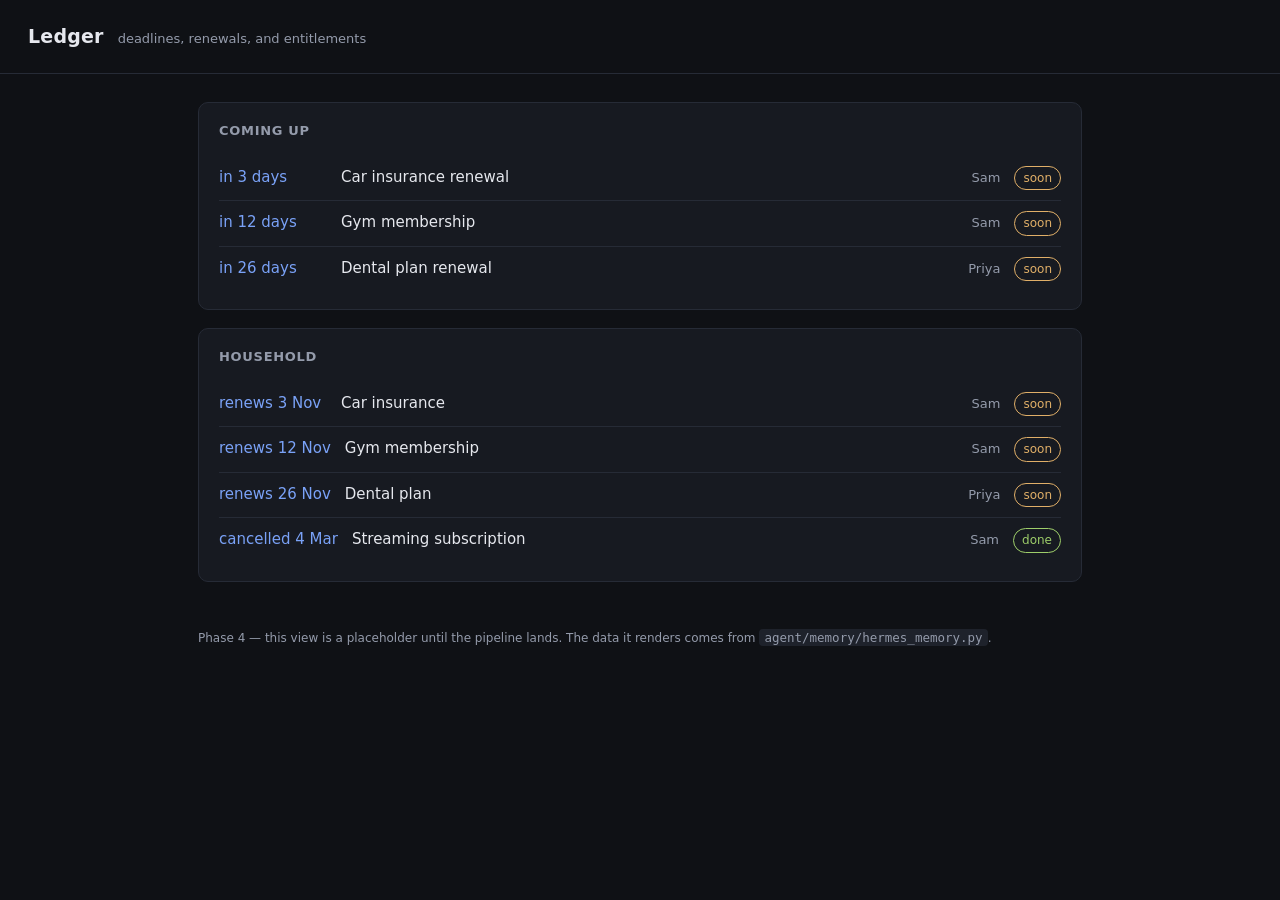
==== interface/web/index.html @ 18fe29ca "Phase 0: repo scaffold, OpenShell sandbox config, and corpus tooling Establishes the project skeleto" ====
<!doctype html>
<html lang="en">
  <head>
    <meta charset="utf-8" />
    <meta name="viewport" content="width=device-width, initial-scale=1" />
    <title>Ledger</title>
    <style>
      :root {
        --bg: #0f1115;
        --panel: #171a21;
        --line: #262b36;
        --text: #e6e8ee;
        --muted: #949bab;
        --accent: #7aa2f7;
        --warn: #e0af68;
        --ok: #9ece6a;
        --bad: #f7768e;
      }
      * { box-sizing: border-box; }
      body {
        margin: 0;
        background: var(--bg);
        color: var(--text);
        font: 15px/1.55 ui-sans-serif, system-ui, -apple-system, "Segoe UI", sans-serif;
      }
      header {
        padding: 22px 28px;
        border-bottom: 1px solid var(--line);
        display: flex;
        align-items: baseline;
        gap: 14px;
      }
      h1 { font-size: 19px; margin: 0; letter-spacing: 0.2px; }
      header span { color: var(--muted); font-size: 13px; }
      main { max-width: 940px; margin: 0 auto; padding: 28px; }
      .panel {
        background: var(--panel);
        border: 1px solid var(--line);
        border-radius: 10px;
        padding: 18px 20px;
        margin-bottom: 18px;
      }
      .panel h2 {
        font-size: 13px;
        text-transform: uppercase;
        letter-spacing: 0.7px;
        color: var(--muted);
        margin: 0 0 14px;
        font-weight: 600;
      }
      ul { list-style: none; margin: 0; padding: 0; }
      li {
        display: flex;
        gap: 14px;
        align-items: baseline;
        padding: 10px 0;
        border-top: 1px solid var(--line);
      }
      li:first-child { border-top: 0; }
      .when { font-variant-numeric: tabular-nums; color: var(--accent); min-width: 108px; }
      .what { flex: 1; }
      .who { color: var(--muted); font-size: 13px; }
      .state {
        font-size: 12px;
        padding: 2px 8px;
        border-radius: 999px;
        border: 1px solid var(--line);
        color: var(--muted);
        white-space: nowrap;
      }
      .state.soon { color: var(--warn); border-color: var(--warn); }
      .state.due { color: var(--bad); border-color: var(--bad); }
      .state.done { color: var(--ok); border-color: var(--ok); }
      .empty { color: var(--muted); font-style: italic; }
      footer { color: var(--muted); font-size: 12px; padding: 0 28px 40px; max-width: 940px; margin: 0 auto; }
      code {
        background: #1e222b;
        padding: 1px 5px;
        border-radius: 4px;
        font-size: 12.5px;
      }
    </style>
  </head>
  <body>
    <header>
      <h1>Ledger</h1>
      <span>deadlines, renewals, and entitlements</span>
    </header>
    <main>
      <section class="panel">
        <h2>Coming up</h2>
        <ul id="due"><li class="empty">Nothing due.</li></ul>
      </section>

      <section class="panel">
        <h2>Household</h2>
        <ul id="items"><li class="empty">Nothing tracked yet.</li></ul>
      </section>
    </main>
    <footer>
      Phase 4 — this view is a placeholder until the pipeline lands.
      The data it renders comes from <code>agent/memory/hermes_memory.py</code>.
    </footer>
    <script src="app.js"></script>
  </body>
</html>
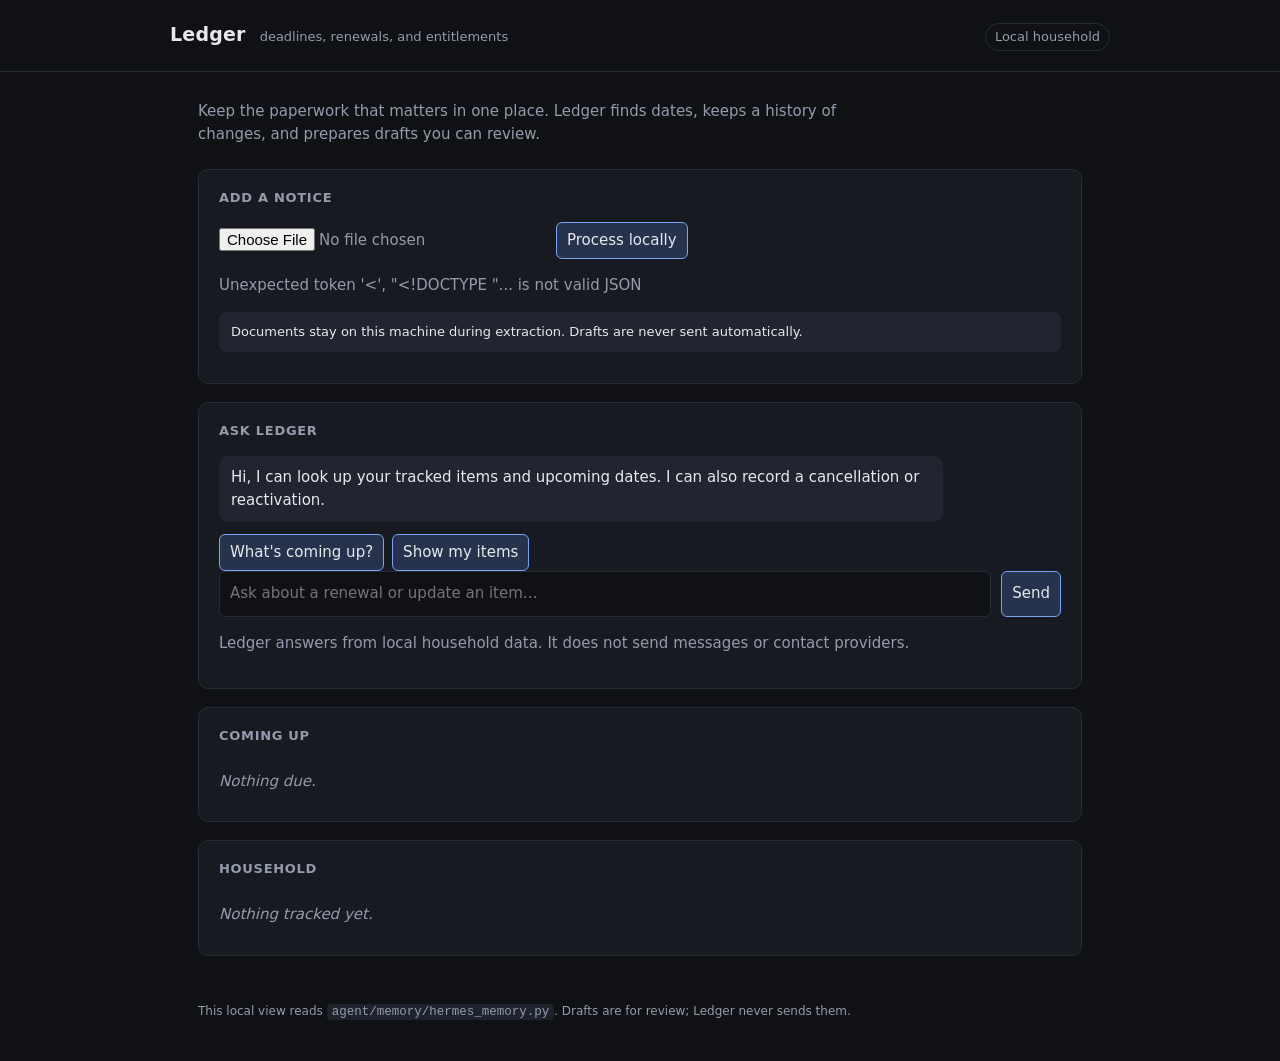
==== commit 8c262e4e: "feat(phase4): package a loopback demo, feedback and cross-review" ====
--- a/interface/web/index.html
+++ b/interface/web/index.html
@@ -15,6 +15,7 @@
         --warn: #e0af68;
         --ok: #9ece6a;
         --bad: #f7768e;
+        --surface: #202530;
       }
       * { box-sizing: border-box; }
       body {
@@ -23,8 +24,11 @@
         color: var(--text);
         font: 15px/1.55 ui-sans-serif, system-ui, -apple-system, "Segoe UI", sans-serif;
       }
+      a { color: var(--accent); }
+      button:focus-visible, input:focus-visible { outline: 2px solid var(--accent); outline-offset: 3px; }
+      button:disabled { opacity: .6; cursor: wait; }
       header {
-        padding: 22px 28px;
+        padding: 20px max(22px, calc((100vw - 940px) / 2));
         border-bottom: 1px solid var(--line);
         display: flex;
         align-items: baseline;
@@ -33,6 +37,10 @@
       h1 { font-size: 19px; margin: 0; letter-spacing: 0.2px; }
       header span { color: var(--muted); font-size: 13px; }
       main { max-width: 940px; margin: 0 auto; padding: 28px; }
+      .intro { color: var(--muted); max-width: 680px; margin: 0 0 22px; }
+      .section-heading { display: flex; align-items: center; justify-content: space-between; gap: 12px; }
+      .count { color: var(--muted); font-size: 12px; font-variant-numeric: tabular-nums; }
+      .mode { margin-left: auto; border: 1px solid var(--line); border-radius: 999px; padding: 3px 9px; }
       .panel {
         background: var(--panel);
         border: 1px solid var(--line);
@@ -72,7 +80,32 @@
       .state.due { color: var(--bad); border-color: var(--bad); }
       .state.done { color: var(--ok); border-color: var(--ok); }
       .empty { color: var(--muted); font-style: italic; }
+      button, input[type="file"] { font: inherit; }
+      button { background: #27334d; color: var(--text); border: 1px solid var(--accent); border-radius: 6px; padding: 6px 10px; cursor: pointer; }
+      .upload { display: flex; gap: 12px; align-items: center; flex-wrap: wrap; }
+      input[type="file"] { max-width: 100%; color: var(--muted); }
+      .privacy-note { background: var(--surface); border-radius: 8px; padding: 10px 12px; font-size: 13px; }
+      .chat-log { display: grid; gap: 10px; max-height: 360px; overflow-y: auto; margin: 12px 0; }
+      .chat-message { max-width: 86%; padding: 10px 12px; border-radius: 10px; white-space: pre-wrap; overflow-wrap: anywhere; }
+      .chat-message.assistant { background: var(--surface); justify-self: start; }
+      .chat-message.user { background: #27334d; justify-self: end; }
+      .chat-form { display: flex; gap: 10px; }
+      .chat-form input { flex: 1; min-width: 0; background: var(--bg); color: var(--text); border: 1px solid var(--line); border-radius: 6px; padding: 10px; font: inherit; }
+      .suggestions { display: flex; gap: 8px; flex-wrap: wrap; }
+      .notice { color: var(--muted); min-height: 1.5em; }
+      pre { white-space: pre-wrap; overflow-wrap: anywhere; color: var(--text); }
+      .draft { border-top: 1px solid var(--line); margin-top: 16px; padding-top: 12px; }
       footer { color: var(--muted); font-size: 12px; padding: 0 28px 40px; max-width: 940px; margin: 0 auto; }
+      @media (max-width: 640px) {
+        main { padding: 20px 14px; }
+        header { padding: 18px 14px; }
+        .panel { padding: 15px; }
+        li { flex-wrap: wrap; align-items: center; gap: 8px 10px; }
+        .when { min-width: 0; }
+        .what { flex-basis: calc(100% - 110px); }
+        .who { flex: 1; }
+        footer { padding-inline: 14px; }
+      }
       code {
         background: #1e222b;
         padding: 1px 5px;
@@ -85,21 +118,48 @@
     <header>
       <h1>Ledger</h1>
       <span>deadlines, renewals, and entitlements</span>
+      <span id="mode" class="mode">Local household</span>
     </header>
     <main>
+      <p class="intro">Keep the paperwork that matters in one place. Ledger finds dates, keeps a history of changes, and prepares drafts you can review.</p>
       <section class="panel">
-        <h2>Coming up</h2>
+        <h2>Add a notice</h2>
+        <form id="upload" class="upload">
+          <input id="file" type="file" accept=".pdf,.png,.jpg,.jpeg,.tif,.tiff,.txt,.eml" required />
+          <button type="submit">Process locally</button>
+        </form>
+        <p id="notice" class="notice" role="status">Documents are processed on this machine.</p>
+        <p class="privacy-note">Documents stay on this machine during extraction. Drafts are never sent automatically.</p>
+        <div id="draft" class="draft" hidden></div>
+      </section>
+      <section class="panel" aria-labelledby="chat-title">
+        <h2 id="chat-title">Ask Ledger</h2>
+        <div id="chat-log" class="chat-log" role="log" aria-live="polite">
+          <div class="chat-message assistant">Hi, I can look up your tracked items and upcoming dates. I can also record a cancellation or reactivation.</div>
+        </div>
+        <div class="suggestions">
+          <button type="button" data-prompt="What's coming up?">What's coming up?</button>
+          <button type="button" data-prompt="Show my items">Show my items</button>
+        </div>
+        <form id="chat-form" class="chat-form">
+          <input id="chat-input" type="text" maxlength="2000" autocomplete="off" aria-label="Message Ledger" placeholder="Ask about a renewal or update an item…" required />
+          <button type="submit">Send</button>
+        </form>
+        <p class="notice">Ledger answers from local household data. It does not send messages or contact providers.</p>
+      </section>
+      <section class="panel">
+        <div class="section-heading"><h2>Coming up</h2><span id="due-count" class="count"></span></div>
         <ul id="due"><li class="empty">Nothing due.</li></ul>
       </section>
 
       <section class="panel">
-        <h2>Household</h2>
+        <div class="section-heading"><h2>Household</h2><span id="item-count" class="count"></span></div>
         <ul id="items"><li class="empty">Nothing tracked yet.</li></ul>
       </section>
     </main>
     <footer>
-      Phase 4 — this view is a placeholder until the pipeline lands.
-      The data it renders comes from <code>agent/memory/hermes_memory.py</code>.
+      This local view reads <code>agent/memory/hermes_memory.py</code>.
+      Drafts are for review; Ledger never sends them.
     </footer>
     <script src="app.js"></script>
   </body>
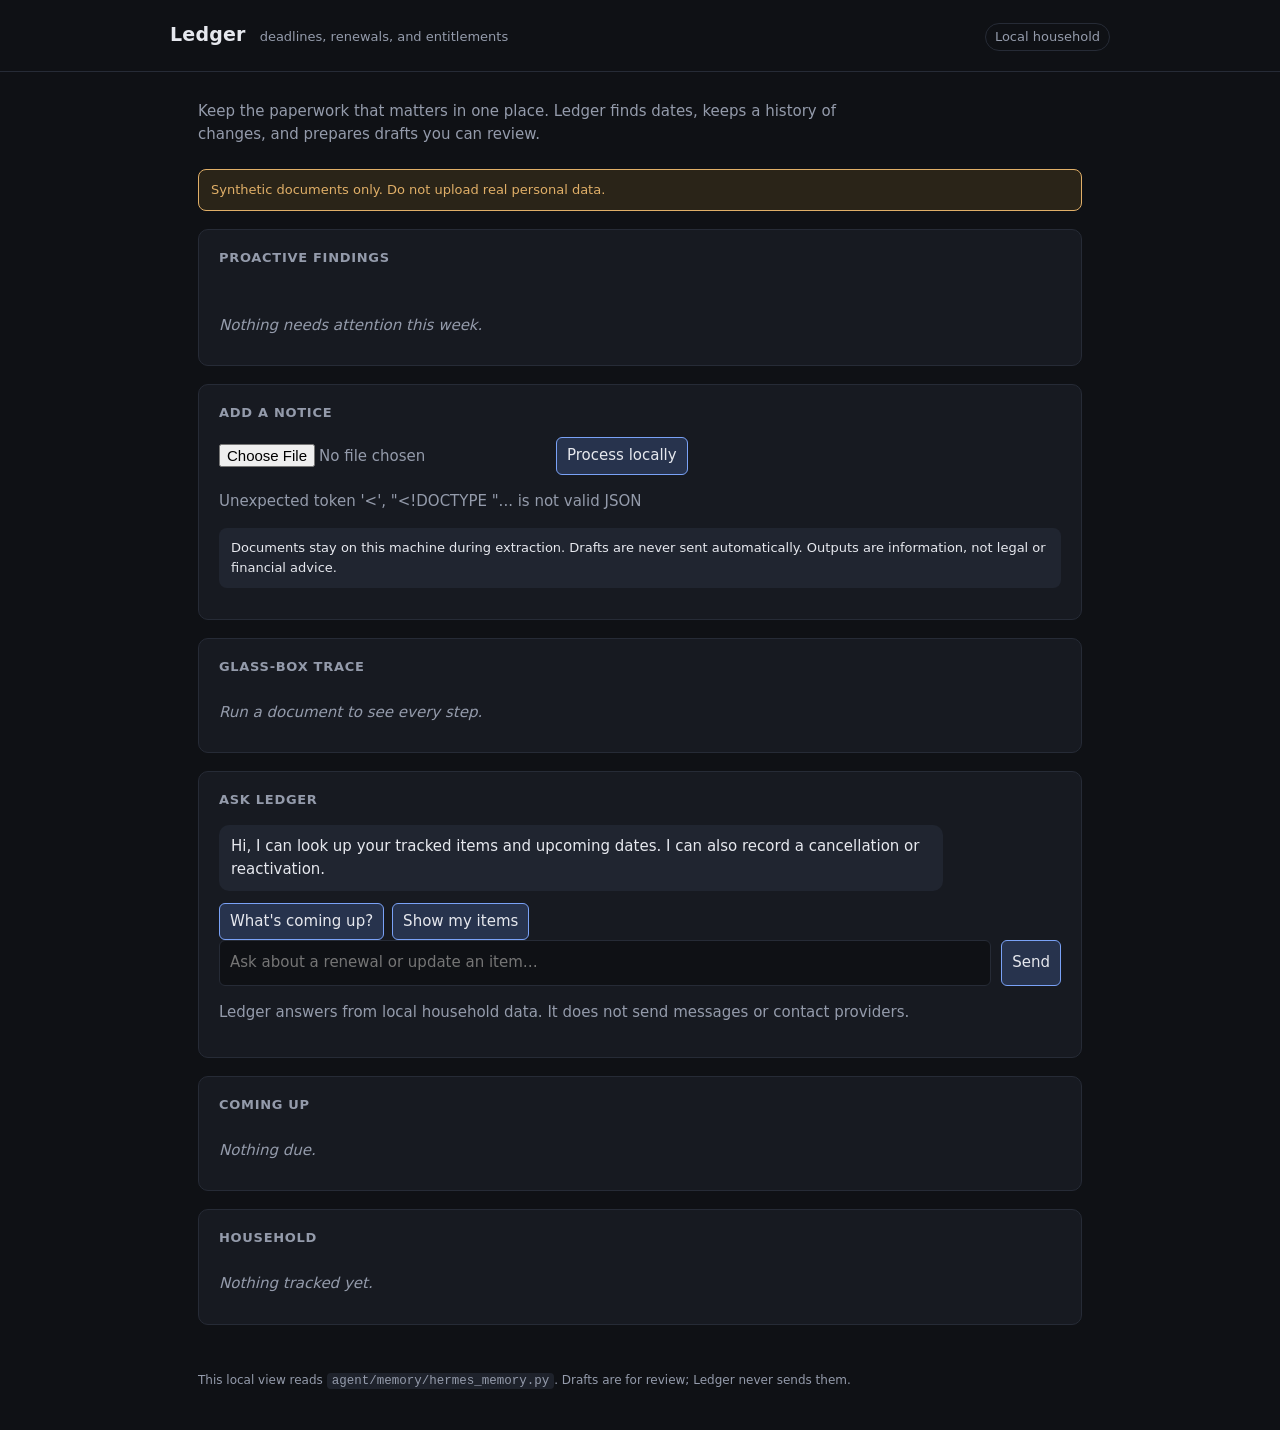
==== commit 95c6a8f4: "feat(upgrade): add the glass-box role graph, verification and Auditor Implement the additive upgrade" ====
--- a/interface/web/index.html
+++ b/interface/web/index.html
@@ -79,6 +79,37 @@
       .state.soon { color: var(--warn); border-color: var(--warn); }
       .state.due { color: var(--bad); border-color: var(--bad); }
       .state.done { color: var(--ok); border-color: var(--ok); }
+      .banner {
+        border: 1px solid var(--warn);
+        color: var(--warn);
+        background: #2a2418;
+        border-radius: 8px;
+        padding: 10px 12px;
+        font-size: 13px;
+        margin: 0 0 18px;
+      }
+      .finding { align-items: flex-start; }
+      .finding .what { display: grid; gap: 3px; }
+      .finding .detail { color: var(--muted); font-size: 13px; }
+      .finding.warn .what strong { color: var(--warn); }
+      .finding.bad .what strong { color: var(--bad); }
+      .finding.ok .what strong { color: var(--ok); }
+      .timeline li { align-items: flex-start; flex-wrap: wrap; }
+      .step-no { color: var(--muted); min-width: 28px; font-variant-numeric: tabular-nums; }
+      .step-agent { min-width: 120px; font-weight: 600; }
+      .step-summary { flex: 1 1 320px; color: var(--muted); font-size: 13px; }
+      .badge {
+        font-size: 11px;
+        padding: 2px 8px;
+        border-radius: 999px;
+        border: 1px solid var(--line);
+        color: var(--muted);
+        white-space: nowrap;
+        text-transform: lowercase;
+      }
+      .badge.ok { color: var(--ok); border-color: var(--ok); }
+      .badge.bad { color: var(--bad); border-color: var(--bad); }
+      .badge.tier { color: var(--accent); border-color: var(--accent); }
       .empty { color: var(--muted); font-style: italic; }
       button, input[type="file"] { font: inherit; }
       button { background: #27334d; color: var(--text); border: 1px solid var(--accent); border-radius: 6px; padding: 6px 10px; cursor: pointer; }
@@ -122,6 +153,12 @@
     </header>
     <main>
       <p class="intro">Keep the paperwork that matters in one place. Ledger finds dates, keeps a history of changes, and prepares drafts you can review.</p>
+      <p class="banner" role="note">Synthetic documents only. Do not upload real personal data.</p>
+      <section class="panel">
+        <div class="section-heading"><h2>Proactive findings</h2><span id="findings-count" class="count"></span></div>
+        <p id="findings-summary" class="intro"></p>
+        <ul id="findings"><li class="empty">Nothing needs attention this week.</li></ul>
+      </section>
       <section class="panel">
         <h2>Add a notice</h2>
         <form id="upload" class="upload">
@@ -129,8 +166,12 @@
           <button type="submit">Process locally</button>
         </form>
         <p id="notice" class="notice" role="status">Documents are processed on this machine.</p>
-        <p class="privacy-note">Documents stay on this machine during extraction. Drafts are never sent automatically.</p>
+        <p class="privacy-note">Documents stay on this machine during extraction. Drafts are never sent automatically. Outputs are information, not legal or financial advice.</p>
         <div id="draft" class="draft" hidden></div>
+      </section>
+      <section class="panel">
+        <div class="section-heading"><h2>Glass-box trace</h2><span id="trace-run" class="count"></span></div>
+        <ul id="trace" class="timeline"><li class="empty">Run a document to see every step.</li></ul>
       </section>
       <section class="panel" aria-labelledby="chat-title">
         <h2 id="chat-title">Ask Ledger</h2>
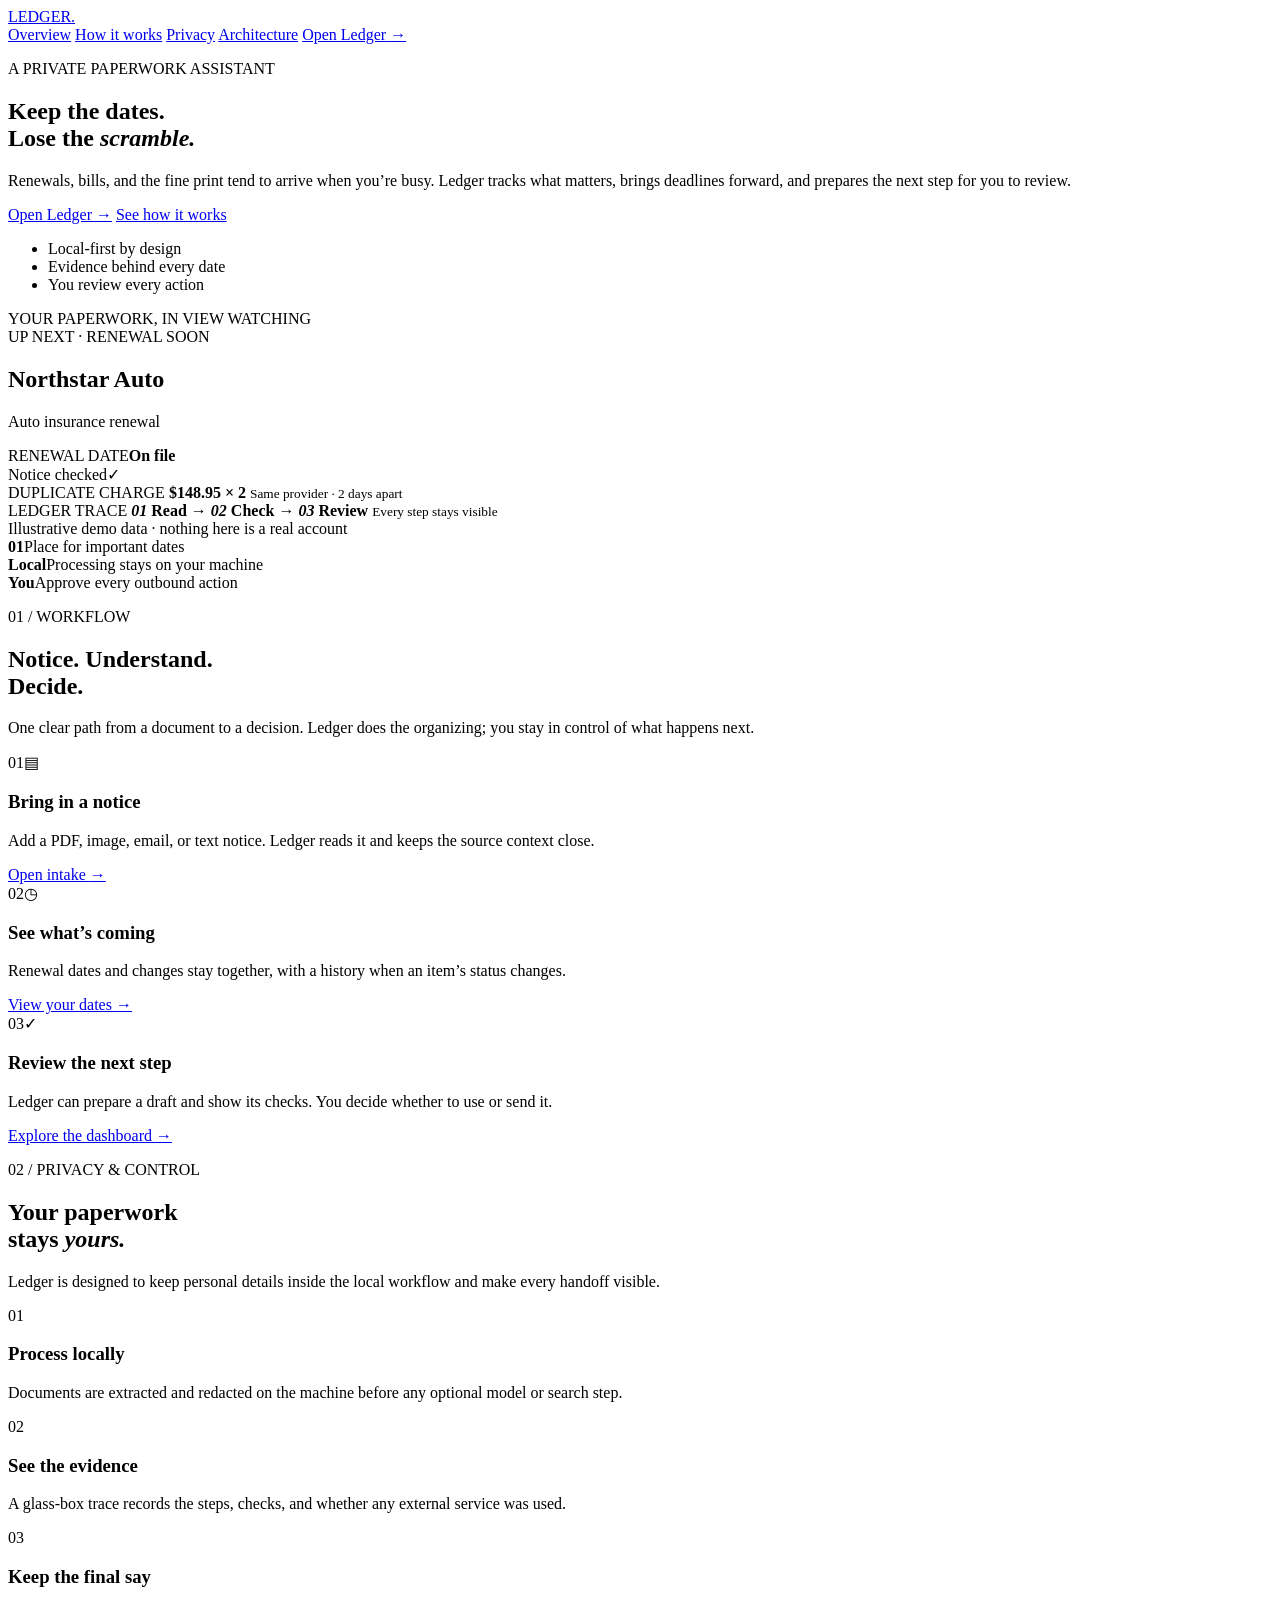
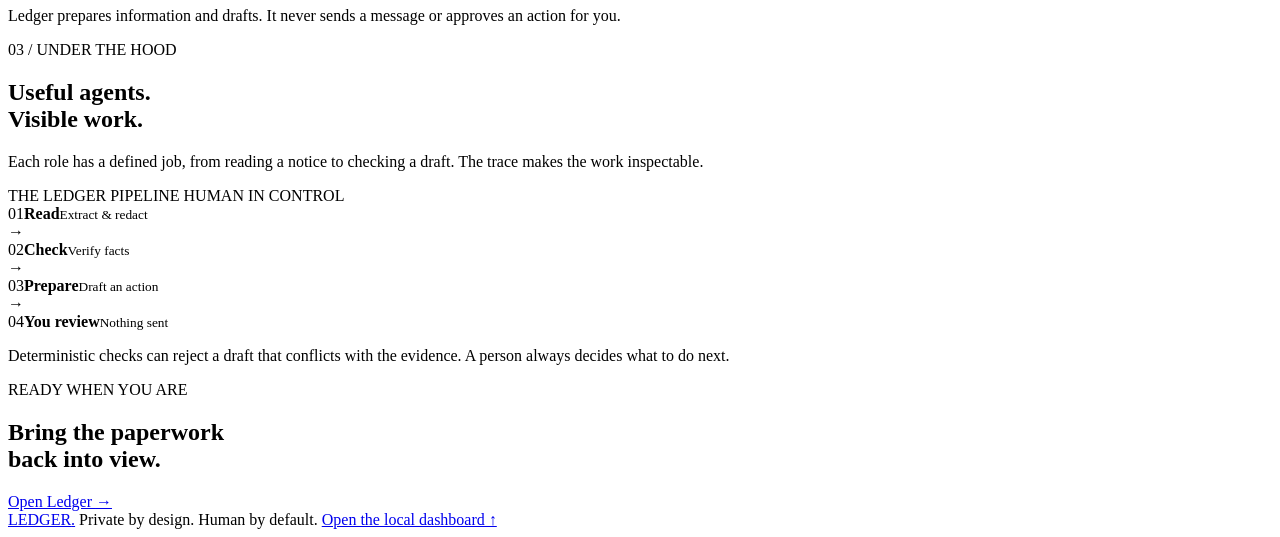
==== commit f6e6f072: "feat(web): split the marketing page from the dashboard * `/` is now a landing page: what Ledger does" ====
--- a/interface/web/index.html
+++ b/interface/web/index.html
@@ -3,205 +3,142 @@
   <head>
     <meta charset="utf-8" />
     <meta name="viewport" content="width=device-width, initial-scale=1" />
-    <title>Ledger</title>
-    <style>
-      :root {
-        --bg: #0f1115;
-        --panel: #171a21;
-        --line: #262b36;
-        --text: #e6e8ee;
-        --muted: #949bab;
-        --accent: #7aa2f7;
-        --warn: #e0af68;
-        --ok: #9ece6a;
-        --bad: #f7768e;
-        --surface: #202530;
-      }
-      * { box-sizing: border-box; }
-      body {
-        margin: 0;
-        background: var(--bg);
-        color: var(--text);
-        font: 15px/1.55 ui-sans-serif, system-ui, -apple-system, "Segoe UI", sans-serif;
-      }
-      a { color: var(--accent); }
-      button:focus-visible, input:focus-visible { outline: 2px solid var(--accent); outline-offset: 3px; }
-      button:disabled { opacity: .6; cursor: wait; }
-      header {
-        padding: 20px max(22px, calc((100vw - 940px) / 2));
-        border-bottom: 1px solid var(--line);
-        display: flex;
-        align-items: baseline;
-        gap: 14px;
-      }
-      h1 { font-size: 19px; margin: 0; letter-spacing: 0.2px; }
-      header span { color: var(--muted); font-size: 13px; }
-      main { max-width: 940px; margin: 0 auto; padding: 28px; }
-      .intro { color: var(--muted); max-width: 680px; margin: 0 0 22px; }
-      .section-heading { display: flex; align-items: center; justify-content: space-between; gap: 12px; }
-      .count { color: var(--muted); font-size: 12px; font-variant-numeric: tabular-nums; }
-      .mode { margin-left: auto; border: 1px solid var(--line); border-radius: 999px; padding: 3px 9px; }
-      .panel {
-        background: var(--panel);
-        border: 1px solid var(--line);
-        border-radius: 10px;
-        padding: 18px 20px;
-        margin-bottom: 18px;
-      }
-      .panel h2 {
-        font-size: 13px;
-        text-transform: uppercase;
-        letter-spacing: 0.7px;
-        color: var(--muted);
-        margin: 0 0 14px;
-        font-weight: 600;
-      }
-      ul { list-style: none; margin: 0; padding: 0; }
-      li {
-        display: flex;
-        gap: 14px;
-        align-items: baseline;
-        padding: 10px 0;
-        border-top: 1px solid var(--line);
-      }
-      li:first-child { border-top: 0; }
-      .when { font-variant-numeric: tabular-nums; color: var(--accent); min-width: 108px; }
-      .what { flex: 1; }
-      .who { color: var(--muted); font-size: 13px; }
-      .state {
-        font-size: 12px;
-        padding: 2px 8px;
-        border-radius: 999px;
-        border: 1px solid var(--line);
-        color: var(--muted);
-        white-space: nowrap;
-      }
-      .state.soon { color: var(--warn); border-color: var(--warn); }
-      .state.due { color: var(--bad); border-color: var(--bad); }
-      .state.done { color: var(--ok); border-color: var(--ok); }
-      .banner {
-        border: 1px solid var(--warn);
-        color: var(--warn);
-        background: #2a2418;
-        border-radius: 8px;
-        padding: 10px 12px;
-        font-size: 13px;
-        margin: 0 0 18px;
-      }
-      .finding { align-items: flex-start; }
-      .finding .what { display: grid; gap: 3px; }
-      .finding .detail { color: var(--muted); font-size: 13px; }
-      .finding.warn .what strong { color: var(--warn); }
-      .finding.bad .what strong { color: var(--bad); }
-      .finding.ok .what strong { color: var(--ok); }
-      .timeline li { align-items: flex-start; flex-wrap: wrap; }
-      .step-no { color: var(--muted); min-width: 28px; font-variant-numeric: tabular-nums; }
-      .step-agent { min-width: 120px; font-weight: 600; }
-      .step-summary { flex: 1 1 320px; color: var(--muted); font-size: 13px; }
-      .badge {
-        font-size: 11px;
-        padding: 2px 8px;
-        border-radius: 999px;
-        border: 1px solid var(--line);
-        color: var(--muted);
-        white-space: nowrap;
-        text-transform: lowercase;
-      }
-      .badge.ok { color: var(--ok); border-color: var(--ok); }
-      .badge.bad { color: var(--bad); border-color: var(--bad); }
-      .badge.tier { color: var(--accent); border-color: var(--accent); }
-      .empty { color: var(--muted); font-style: italic; }
-      button, input[type="file"] { font: inherit; }
-      button { background: #27334d; color: var(--text); border: 1px solid var(--accent); border-radius: 6px; padding: 6px 10px; cursor: pointer; }
-      .upload { display: flex; gap: 12px; align-items: center; flex-wrap: wrap; }
-      input[type="file"] { max-width: 100%; color: var(--muted); }
-      .privacy-note { background: var(--surface); border-radius: 8px; padding: 10px 12px; font-size: 13px; }
-      .chat-log { display: grid; gap: 10px; max-height: 360px; overflow-y: auto; margin: 12px 0; }
-      .chat-message { max-width: 86%; padding: 10px 12px; border-radius: 10px; white-space: pre-wrap; overflow-wrap: anywhere; }
-      .chat-message.assistant { background: var(--surface); justify-self: start; }
-      .chat-message.user { background: #27334d; justify-self: end; }
-      .chat-form { display: flex; gap: 10px; }
-      .chat-form input { flex: 1; min-width: 0; background: var(--bg); color: var(--text); border: 1px solid var(--line); border-radius: 6px; padding: 10px; font: inherit; }
-      .suggestions { display: flex; gap: 8px; flex-wrap: wrap; }
-      .notice { color: var(--muted); min-height: 1.5em; }
-      pre { white-space: pre-wrap; overflow-wrap: anywhere; color: var(--text); }
-      .draft { border-top: 1px solid var(--line); margin-top: 16px; padding-top: 12px; }
-      footer { color: var(--muted); font-size: 12px; padding: 0 28px 40px; max-width: 940px; margin: 0 auto; }
-      @media (max-width: 640px) {
-        main { padding: 20px 14px; }
-        header { padding: 18px 14px; }
-        .panel { padding: 15px; }
-        li { flex-wrap: wrap; align-items: center; gap: 8px 10px; }
-        .when { min-width: 0; }
-        .what { flex-basis: calc(100% - 110px); }
-        .who { flex: 1; }
-        footer { padding-inline: 14px; }
-      }
-      code {
-        background: #1e222b;
-        padding: 1px 5px;
-        border-radius: 4px;
-        font-size: 12.5px;
-      }
-    </style>
+    <meta name="theme-color" content="#f6f5f0" />
+    <meta name="description" content="Ledger keeps renewals, deadlines, and important paperwork in one private, reviewable place." />
+    <title>Ledger — keep the dates, lose the scramble</title>
+    <link rel="stylesheet" href="/styles.css" />
   </head>
   <body>
-    <header>
-      <h1>Ledger</h1>
-      <span>deadlines, renewals, and entitlements</span>
-      <span id="mode" class="mode">Local household</span>
+    <header class="site-header">
+      <a class="wordmark" href="#top" aria-label="Ledger home">LEDGER<span class="wordmark-dot">.</span></a>
+      <nav aria-label="Main navigation">
+        <a href="#overview">Overview</a>
+        <a href="#workflow">How it works</a>
+        <a href="#privacy">Privacy</a>
+        <a href="#architecture">Architecture</a>
+        <a class="nav-cta" href="/app">Open Ledger <span aria-hidden="true">→</span></a>
+      </nav>
     </header>
-    <main>
-      <p class="intro">Keep the paperwork that matters in one place. Ledger finds dates, keeps a history of changes, and prepares drafts you can review.</p>
-      <p class="banner" role="note">Synthetic documents only. Do not upload real personal data.</p>
-      <section class="panel">
-        <div class="section-heading"><h2>Proactive findings</h2><span id="findings-count" class="count"></span></div>
-        <p id="findings-summary" class="intro"></p>
-        <ul id="findings"><li class="empty">Nothing needs attention this week.</li></ul>
-      </section>
-      <section class="panel">
-        <h2>Add a notice</h2>
-        <form id="upload" class="upload">
-          <input id="file" type="file" accept=".pdf,.png,.jpg,.jpeg,.tif,.tiff,.txt,.eml" required />
-          <button type="submit">Process locally</button>
-        </form>
-        <p id="notice" class="notice" role="status">Documents are processed on this machine.</p>
-        <p class="privacy-note">Documents stay on this machine during extraction. Drafts are never sent automatically. Outputs are information, not legal or financial advice.</p>
-        <div id="draft" class="draft" hidden></div>
-      </section>
-      <section class="panel">
-        <div class="section-heading"><h2>Glass-box trace</h2><span id="trace-run" class="count"></span></div>
-        <ul id="trace" class="timeline"><li class="empty">Run a document to see every step.</li></ul>
-      </section>
-      <section class="panel" aria-labelledby="chat-title">
-        <h2 id="chat-title">Ask Ledger</h2>
-        <div id="chat-log" class="chat-log" role="log" aria-live="polite">
-          <div class="chat-message assistant">Hi, I can look up your tracked items and upcoming dates. I can also record a cancellation or reactivation.</div>
+
+    <main id="top">
+      <section class="hero section-wrap" id="overview">
+        <div class="hero-copy">
+          <p class="eyebrow"><span class="eyebrow-mark"></span> A PRIVATE PAPERWORK ASSISTANT</p>
+          <h1>Keep the dates.<br />Lose the <em>scramble.</em></h1>
+          <p class="hero-description">Renewals, bills, and the fine print tend to arrive when you’re busy. Ledger tracks what matters, brings deadlines forward, and prepares the next step for you to review.</p>
+          <div class="hero-actions">
+            <a class="button button-dark" href="/app">Open Ledger <span aria-hidden="true">→</span></a>
+            <a class="button button-light" href="#workflow">See how it works</a>
+          </div>
+          <ul class="proof-points" aria-label="Ledger principles">
+            <li>Local-first by design</li>
+            <li>Evidence behind every date</li>
+            <li>You review every action</li>
+          </ul>
         </div>
-        <div class="suggestions">
-          <button type="button" data-prompt="What's coming up?">What's coming up?</button>
-          <button type="button" data-prompt="Show my items">Show my items</button>
+
+        <div class="hero-visual" aria-label="Illustration of Ledger tracking a renewal">
+          <div class="visual-topline"><span>YOUR PAPERWORK, IN VIEW</span><span class="live-pill"><i></i> WATCHING</span></div>
+          <article class="deadline-card">
+            <div class="card-label"><span>UP NEXT · RENEWAL SOON</span><span class="tiny-square"></span></div>
+            <h2>Northstar Auto</h2>
+            <p>Auto insurance renewal</p>
+            <div class="deadline-date"><span>RENEWAL DATE</span><strong>On file</strong></div>
+            <div class="progress-track"><span></span></div>
+            <div class="card-foot"><span>Notice checked</span><span class="check">✓</span></div>
+          </article>
+          <div class="mini-cards">
+            <article class="mini-card">
+              <span class="mini-label">DUPLICATE CHARGE</span>
+              <strong>$148.95 <b>× 2</b></strong>
+              <small>Same provider · 2 days apart</small>
+            </article>
+            <article class="mini-card trace-mini">
+              <span class="mini-label">LEDGER TRACE</span>
+              <strong><i>01</i> Read <span>→</span> <i>02</i> Check <span>→</span> <i>03</i> Review</strong>
+              <small>Every step stays visible</small>
+            </article>
+          </div>
+          <span class="visual-caption">Illustrative demo data · nothing here is a real account</span>
         </div>
-        <form id="chat-form" class="chat-form">
-          <input id="chat-input" type="text" maxlength="2000" autocomplete="off" aria-label="Message Ledger" placeholder="Ask about a renewal or update an item…" required />
-          <button type="submit">Send</button>
-        </form>
-        <p class="notice">Ledger answers from local household data. It does not send messages or contact providers.</p>
-      </section>
-      <section class="panel">
-        <div class="section-heading"><h2>Coming up</h2><span id="due-count" class="count"></span></div>
-        <ul id="due"><li class="empty">Nothing due.</li></ul>
       </section>
 
-      <section class="panel">
-        <div class="section-heading"><h2>Household</h2><span id="item-count" class="count"></span></div>
-        <ul id="items"><li class="empty">Nothing tracked yet.</li></ul>
+      <section class="metrics section-wrap" aria-label="Ledger at a glance">
+        <div><strong>01</strong><span>Place for important dates</span></div>
+        <div><strong>Local</strong><span>Processing stays on your machine</span></div>
+        <div><strong>You</strong><span>Approve every outbound action</span></div>
+      </section>
+
+      <section class="content-section section-wrap" id="workflow">
+        <div class="section-intro">
+          <p class="section-index">01 / WORKFLOW</p>
+          <h2>Notice. Understand.<br />Decide.</h2>
+          <p>One clear path from a document to a decision. Ledger does the organizing; you stay in control of what happens next.</p>
+        </div>
+        <div class="workflow-grid">
+          <article class="workflow-card">
+            <span class="card-number">01</span><span class="workflow-icon icon-document" aria-hidden="true">▤</span>
+            <h3>Bring in a notice</h3>
+            <p>Add a PDF, image, email, or text notice. Ledger reads it and keeps the source context close.</p>
+            <a href="/app">Open intake <span aria-hidden="true">→</span></a>
+          </article>
+          <article class="workflow-card">
+            <span class="card-number">02</span><span class="workflow-icon icon-calendar" aria-hidden="true">◷</span>
+            <h3>See what’s coming</h3>
+            <p>Renewal dates and changes stay together, with a history when an item’s status changes.</p>
+            <a href="/app">View your dates <span aria-hidden="true">→</span></a>
+          </article>
+          <article class="workflow-card">
+            <span class="card-number">03</span><span class="workflow-icon icon-review" aria-hidden="true">✓</span>
+            <h3>Review the next step</h3>
+            <p>Ledger can prepare a draft and show its checks. You decide whether to use or send it.</p>
+            <a href="/app">Explore the dashboard <span aria-hidden="true">→</span></a>
+          </article>
+        </div>
+      </section>
+
+      <section class="privacy-section" id="privacy">
+        <div class="section-wrap privacy-layout">
+          <div>
+            <p class="section-index">02 / PRIVACY & CONTROL</p>
+            <h2>Your paperwork<br />stays <em>yours.</em></h2>
+            <p class="privacy-lede">Ledger is designed to keep personal details inside the local workflow and make every handoff visible.</p>
+          </div>
+          <div class="privacy-points">
+            <article><span class="point-mark">01</span><div><h3>Process locally</h3><p>Documents are extracted and redacted on the machine before any optional model or search step.</p></div></article>
+            <article><span class="point-mark">02</span><div><h3>See the evidence</h3><p>A glass-box trace records the steps, checks, and whether any external service was used.</p></div></article>
+            <article><span class="point-mark">03</span><div><h3>Keep the final say</h3><p>Ledger prepares information and drafts. It never sends a message or approves an action for you.</p></div></article>
+          </div>
+        </div>
+      </section>
+
+      <section class="content-section architecture-section section-wrap" id="architecture">
+        <div class="section-intro">
+          <p class="section-index">03 / UNDER THE HOOD</p>
+          <h2>Useful agents.<br />Visible work.</h2>
+          <p>Each role has a defined job, from reading a notice to checking a draft. The trace makes the work inspectable.</p>
+        </div>
+        <div class="architecture-card">
+          <div class="architecture-head"><span>THE LEDGER PIPELINE</span><span class="live-pill"><i></i> HUMAN IN CONTROL</span></div>
+          <div class="pipeline" aria-label="Document to review pipeline">
+            <div><span class="pipeline-no">01</span><strong>Read</strong><small>Extract & redact</small></div><b aria-hidden="true">→</b>
+            <div><span class="pipeline-no">02</span><strong>Check</strong><small>Verify facts</small></div><b aria-hidden="true">→</b>
+            <div><span class="pipeline-no">03</span><strong>Prepare</strong><small>Draft an action</small></div><b aria-hidden="true">→</b>
+            <div class="pipeline-final"><span class="pipeline-no">04</span><strong>You review</strong><small>Nothing sent</small></div>
+          </div>
+          <p class="architecture-note">Deterministic checks can reject a draft that conflicts with the evidence. A person always decides what to do next.</p>
+        </div>
+      </section>
+
+      <section class="closing-cta section-wrap">
+        <div><p class="section-index">READY WHEN YOU ARE</p><h2>Bring the paperwork<br />back into view.</h2></div>
+        <a class="button button-dark" href="/app">Open Ledger <span aria-hidden="true">→</span></a>
       </section>
     </main>
-    <footer>
-      This local view reads <code>agent/memory/hermes_memory.py</code>.
-      Drafts are for review; Ledger never sends them.
+    <footer class="site-footer section-wrap">
+      <a class="wordmark" href="#top">LEDGER<span class="wordmark-dot">.</span></a>
+      <span>Private by design. Human by default.</span>
+      <a href="/app">Open the local dashboard ↑</a>
     </footer>
-    <script src="app.js"></script>
   </body>
 </html>
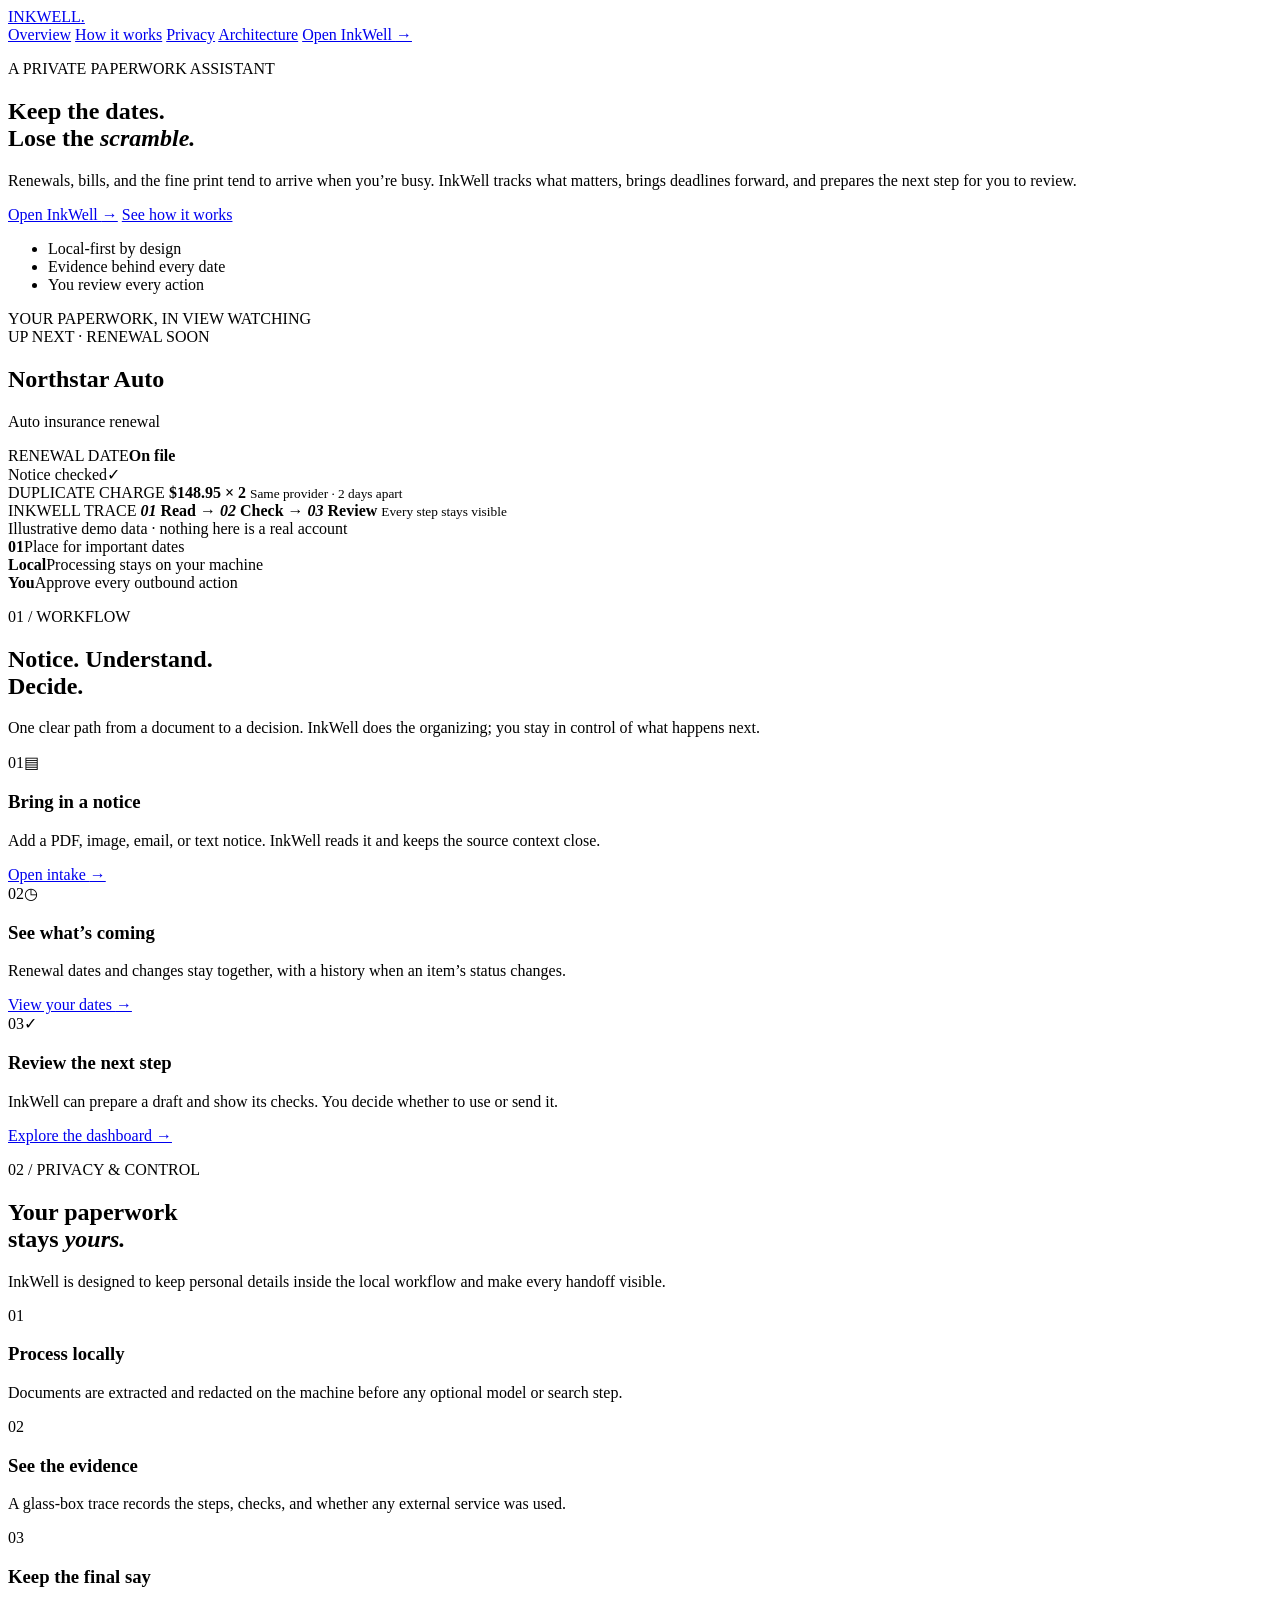
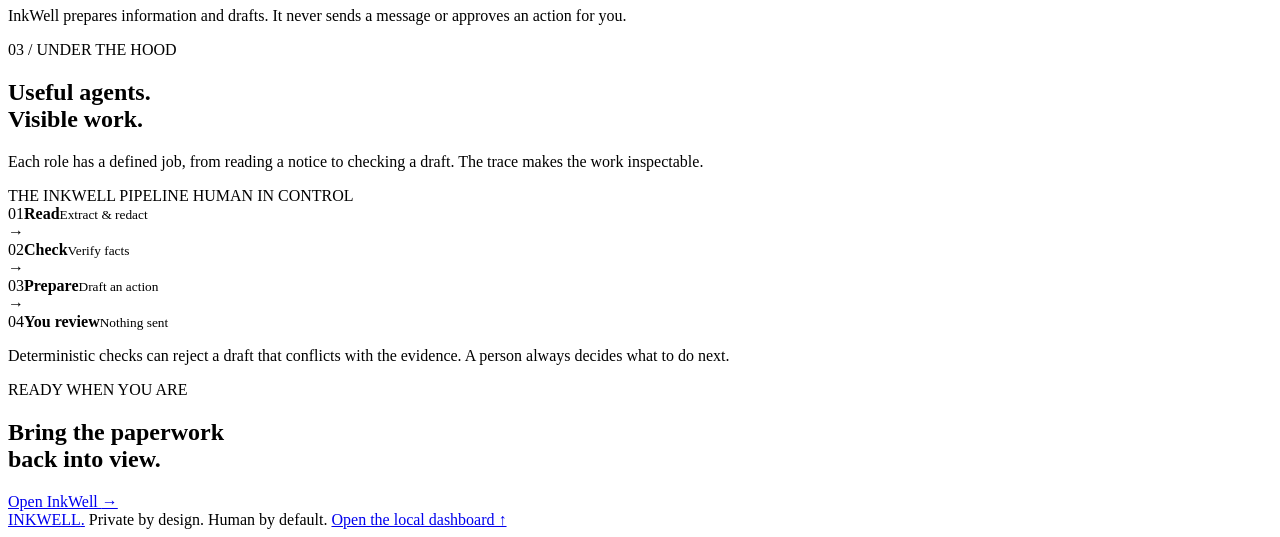
==== commit bccf5c72: "refactor: rename the project to InkWell Product-wide rename from Ledger to InkWell:  * Brand and UI " ====
--- a/interface/web/index.html
+++ b/interface/web/index.html
@@ -4,19 +4,19 @@
     <meta charset="utf-8" />
     <meta name="viewport" content="width=device-width, initial-scale=1" />
     <meta name="theme-color" content="#f6f5f0" />
-    <meta name="description" content="Ledger keeps renewals, deadlines, and important paperwork in one private, reviewable place." />
-    <title>Ledger — keep the dates, lose the scramble</title>
+    <meta name="description" content="InkWell keeps renewals, deadlines, and important paperwork in one private, reviewable place." />
+    <title>InkWell — keep the dates, lose the scramble</title>
     <link rel="stylesheet" href="/styles.css" />
   </head>
   <body>
     <header class="site-header">
-      <a class="wordmark" href="#top" aria-label="Ledger home">LEDGER<span class="wordmark-dot">.</span></a>
+      <a class="wordmark" href="#top" aria-label="InkWell home">INKWELL<span class="wordmark-dot">.</span></a>
       <nav aria-label="Main navigation">
         <a href="#overview">Overview</a>
         <a href="#workflow">How it works</a>
         <a href="#privacy">Privacy</a>
         <a href="#architecture">Architecture</a>
-        <a class="nav-cta" href="/app">Open Ledger <span aria-hidden="true">→</span></a>
+        <a class="nav-cta" href="/app">Open InkWell <span aria-hidden="true">→</span></a>
       </nav>
     </header>
 
@@ -25,19 +25,19 @@
         <div class="hero-copy">
           <p class="eyebrow"><span class="eyebrow-mark"></span> A PRIVATE PAPERWORK ASSISTANT</p>
           <h1>Keep the dates.<br />Lose the <em>scramble.</em></h1>
-          <p class="hero-description">Renewals, bills, and the fine print tend to arrive when you’re busy. Ledger tracks what matters, brings deadlines forward, and prepares the next step for you to review.</p>
+          <p class="hero-description">Renewals, bills, and the fine print tend to arrive when you’re busy. InkWell tracks what matters, brings deadlines forward, and prepares the next step for you to review.</p>
           <div class="hero-actions">
-            <a class="button button-dark" href="/app">Open Ledger <span aria-hidden="true">→</span></a>
+            <a class="button button-dark" href="/app">Open InkWell <span aria-hidden="true">→</span></a>
             <a class="button button-light" href="#workflow">See how it works</a>
           </div>
-          <ul class="proof-points" aria-label="Ledger principles">
+          <ul class="proof-points" aria-label="InkWell principles">
             <li>Local-first by design</li>
             <li>Evidence behind every date</li>
             <li>You review every action</li>
           </ul>
         </div>
 
-        <div class="hero-visual" aria-label="Illustration of Ledger tracking a renewal">
+        <div class="hero-visual" aria-label="Illustration of InkWell tracking a renewal">
           <div class="visual-topline"><span>YOUR PAPERWORK, IN VIEW</span><span class="live-pill"><i></i> WATCHING</span></div>
           <article class="deadline-card">
             <div class="card-label"><span>UP NEXT · RENEWAL SOON</span><span class="tiny-square"></span></div>
@@ -54,7 +54,7 @@
               <small>Same provider · 2 days apart</small>
             </article>
             <article class="mini-card trace-mini">
-              <span class="mini-label">LEDGER TRACE</span>
+              <span class="mini-label">INKWELL TRACE</span>
               <strong><i>01</i> Read <span>→</span> <i>02</i> Check <span>→</span> <i>03</i> Review</strong>
               <small>Every step stays visible</small>
             </article>
@@ -63,7 +63,7 @@
         </div>
       </section>
 
-      <section class="metrics section-wrap" aria-label="Ledger at a glance">
+      <section class="metrics section-wrap" aria-label="InkWell at a glance">
         <div><strong>01</strong><span>Place for important dates</span></div>
         <div><strong>Local</strong><span>Processing stays on your machine</span></div>
         <div><strong>You</strong><span>Approve every outbound action</span></div>
@@ -73,13 +73,13 @@
         <div class="section-intro">
           <p class="section-index">01 / WORKFLOW</p>
           <h2>Notice. Understand.<br />Decide.</h2>
-          <p>One clear path from a document to a decision. Ledger does the organizing; you stay in control of what happens next.</p>
+          <p>One clear path from a document to a decision. InkWell does the organizing; you stay in control of what happens next.</p>
         </div>
         <div class="workflow-grid">
           <article class="workflow-card">
             <span class="card-number">01</span><span class="workflow-icon icon-document" aria-hidden="true">▤</span>
             <h3>Bring in a notice</h3>
-            <p>Add a PDF, image, email, or text notice. Ledger reads it and keeps the source context close.</p>
+            <p>Add a PDF, image, email, or text notice. InkWell reads it and keeps the source context close.</p>
             <a href="/app">Open intake <span aria-hidden="true">→</span></a>
           </article>
           <article class="workflow-card">
@@ -91,7 +91,7 @@
           <article class="workflow-card">
             <span class="card-number">03</span><span class="workflow-icon icon-review" aria-hidden="true">✓</span>
             <h3>Review the next step</h3>
-            <p>Ledger can prepare a draft and show its checks. You decide whether to use or send it.</p>
+            <p>InkWell can prepare a draft and show its checks. You decide whether to use or send it.</p>
             <a href="/app">Explore the dashboard <span aria-hidden="true">→</span></a>
           </article>
         </div>
@@ -102,12 +102,12 @@
           <div>
             <p class="section-index">02 / PRIVACY & CONTROL</p>
             <h2>Your paperwork<br />stays <em>yours.</em></h2>
-            <p class="privacy-lede">Ledger is designed to keep personal details inside the local workflow and make every handoff visible.</p>
+            <p class="privacy-lede">InkWell is designed to keep personal details inside the local workflow and make every handoff visible.</p>
           </div>
           <div class="privacy-points">
             <article><span class="point-mark">01</span><div><h3>Process locally</h3><p>Documents are extracted and redacted on the machine before any optional model or search step.</p></div></article>
             <article><span class="point-mark">02</span><div><h3>See the evidence</h3><p>A glass-box trace records the steps, checks, and whether any external service was used.</p></div></article>
-            <article><span class="point-mark">03</span><div><h3>Keep the final say</h3><p>Ledger prepares information and drafts. It never sends a message or approves an action for you.</p></div></article>
+            <article><span class="point-mark">03</span><div><h3>Keep the final say</h3><p>InkWell prepares information and drafts. It never sends a message or approves an action for you.</p></div></article>
           </div>
         </div>
       </section>
@@ -119,7 +119,7 @@
           <p>Each role has a defined job, from reading a notice to checking a draft. The trace makes the work inspectable.</p>
         </div>
         <div class="architecture-card">
-          <div class="architecture-head"><span>THE LEDGER PIPELINE</span><span class="live-pill"><i></i> HUMAN IN CONTROL</span></div>
+          <div class="architecture-head"><span>THE INKWELL PIPELINE</span><span class="live-pill"><i></i> HUMAN IN CONTROL</span></div>
           <div class="pipeline" aria-label="Document to review pipeline">
             <div><span class="pipeline-no">01</span><strong>Read</strong><small>Extract & redact</small></div><b aria-hidden="true">→</b>
             <div><span class="pipeline-no">02</span><strong>Check</strong><small>Verify facts</small></div><b aria-hidden="true">→</b>
@@ -132,11 +132,11 @@
 
       <section class="closing-cta section-wrap">
         <div><p class="section-index">READY WHEN YOU ARE</p><h2>Bring the paperwork<br />back into view.</h2></div>
-        <a class="button button-dark" href="/app">Open Ledger <span aria-hidden="true">→</span></a>
+        <a class="button button-dark" href="/app">Open InkWell <span aria-hidden="true">→</span></a>
       </section>
     </main>
     <footer class="site-footer section-wrap">
-      <a class="wordmark" href="#top">LEDGER<span class="wordmark-dot">.</span></a>
+      <a class="wordmark" href="#top">INKWELL<span class="wordmark-dot">.</span></a>
       <span>Private by design. Human by default.</span>
       <a href="/app">Open the local dashboard ↑</a>
     </footer>
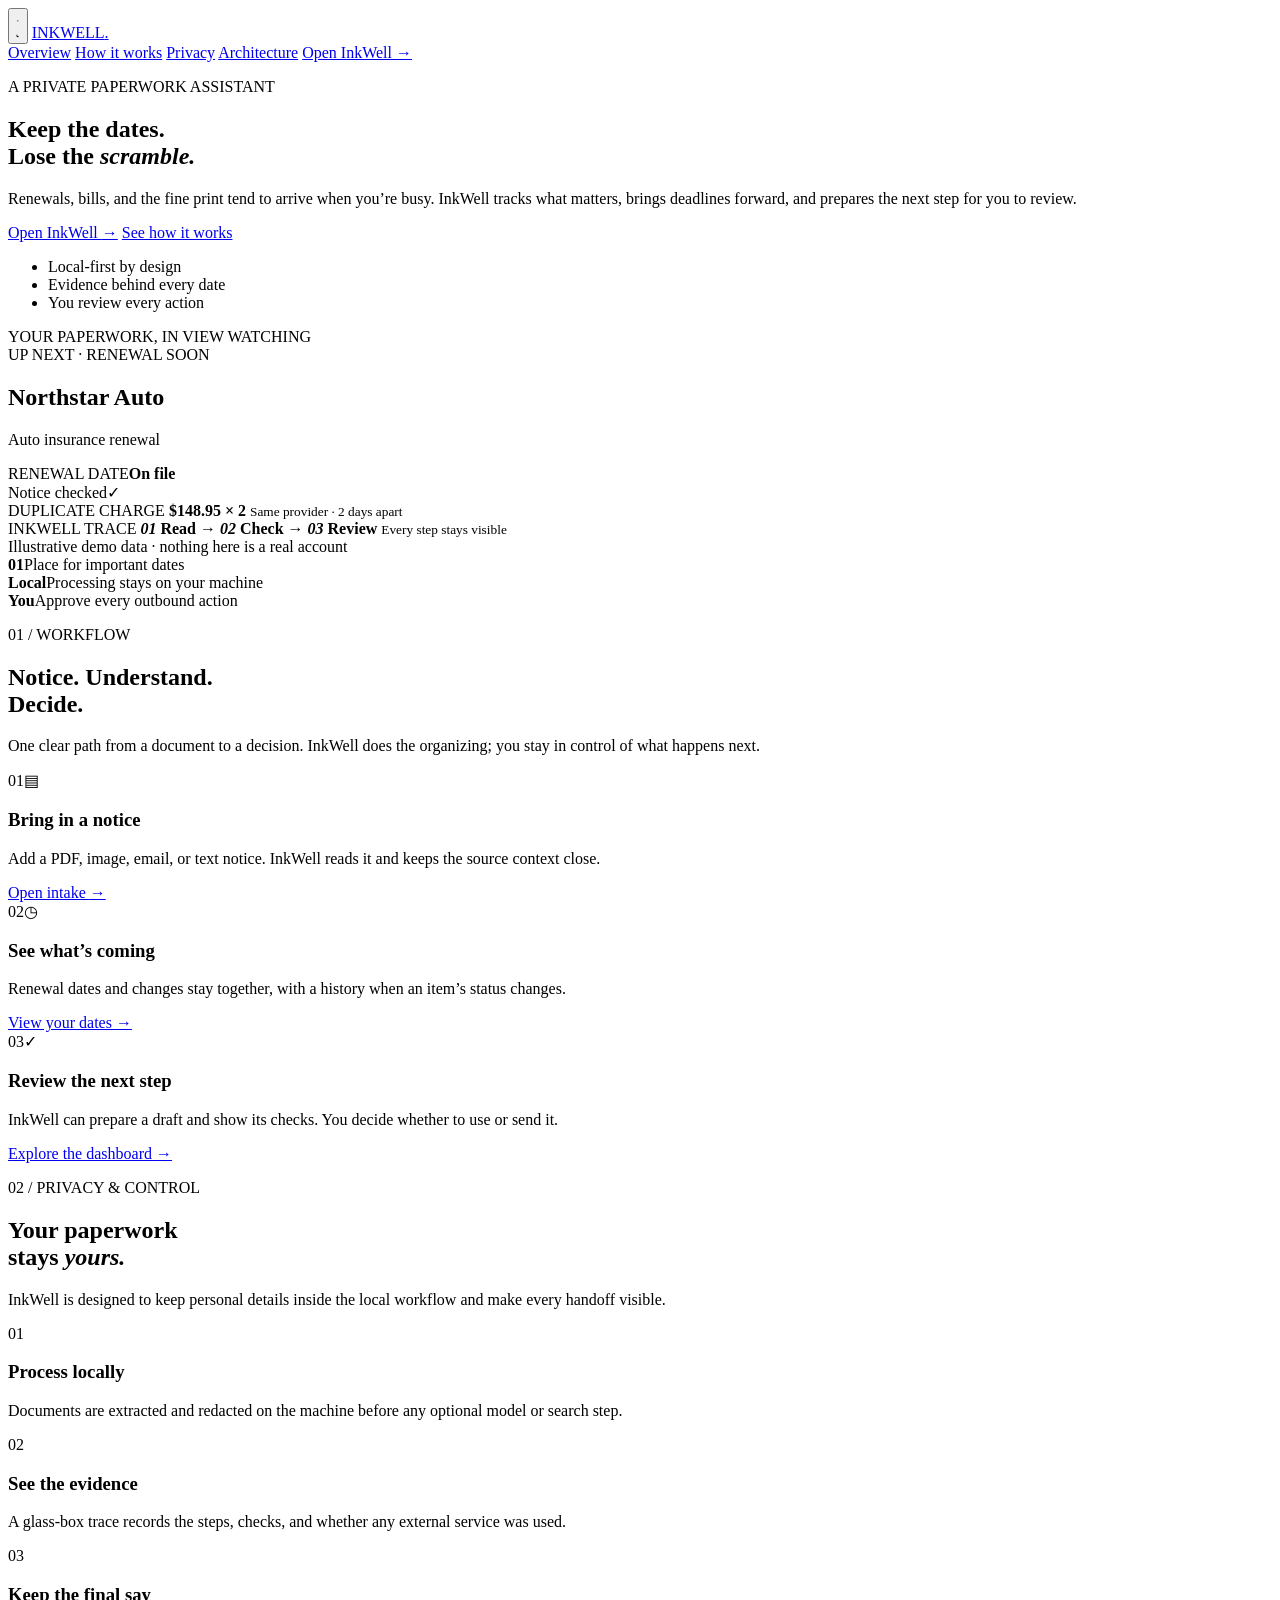
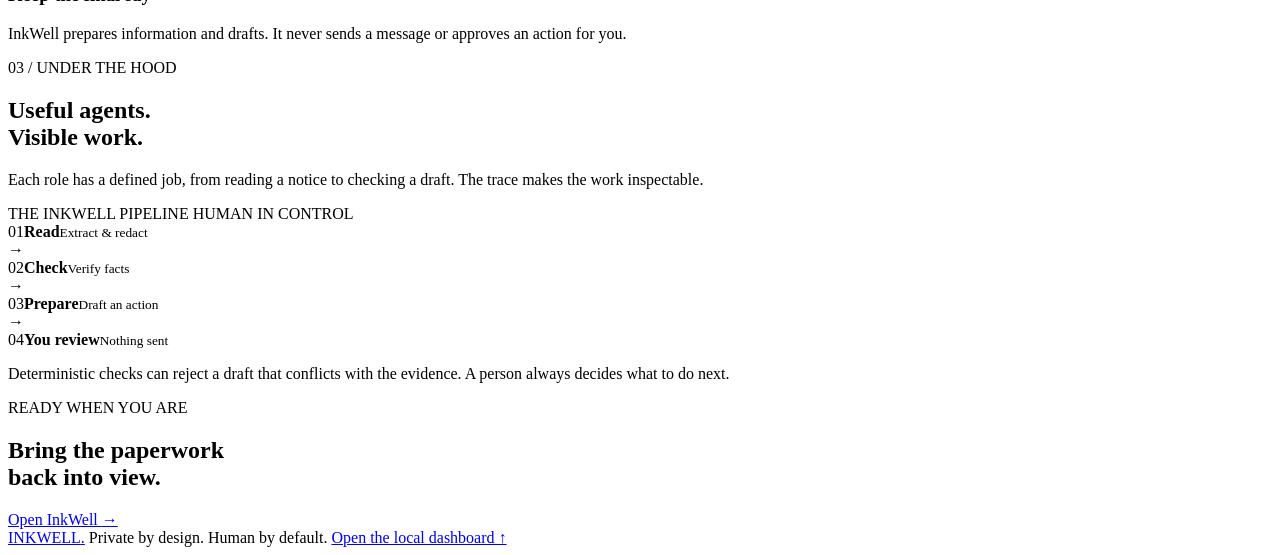
==== commit 6245b122: "feat(web): refresh theme toggle and assistant presentation" ====
--- a/interface/web/index.html
+++ b/interface/web/index.html
@@ -3,14 +3,21 @@
   <head>
     <meta charset="utf-8" />
     <meta name="viewport" content="width=device-width, initial-scale=1" />
-    <meta name="theme-color" content="#f6f5f0" />
+    <meta name="theme-color" content="#171a1c" />
     <meta name="description" content="InkWell keeps renewals, deadlines, and important paperwork in one private, reviewable place." />
     <title>InkWell — keep the dates, lose the scramble</title>
     <link rel="stylesheet" href="/styles.css" />
   </head>
-  <body>
+  <body class="landing-page">
     <header class="site-header">
-      <a class="wordmark" href="#top" aria-label="InkWell home">INKWELL<span class="wordmark-dot">.</span></a>
+      <div class="header-brand">
+        <button id="theme-toggle" class="theme-toggle" type="button" aria-label="Switch to light mode" title="Switch to light mode" aria-pressed="false">
+          <span class="theme-thumb" aria-hidden="true"></span>
+          <span class="theme-icon theme-icon-sun" aria-hidden="true"><svg viewBox="0 0 24 24"><circle cx="12" cy="12" r="3.5"/><path d="M12 2v2m0 16v2M4.93 4.93l1.42 1.42m11.3 11.3 1.42 1.42M2 12h2m16 0h2M4.93 19.07l1.42-1.42m11.3-11.3 1.42-1.42"/></svg></span>
+          <span class="theme-icon theme-icon-moon" aria-hidden="true"><svg viewBox="0 0 24 24"><path d="M20.2 15.1A8.5 8.5 0 0 1 8.9 3.8 8.6 8.6 0 1 0 20.2 15.1Z"/></svg></span>
+        </button>
+        <a class="wordmark" href="#top" aria-label="InkWell home">INKWELL<span class="wordmark-dot">.</span></a>
+      </div>
       <nav aria-label="Main navigation">
         <a href="#overview">Overview</a>
         <a href="#workflow">How it works</a>
@@ -140,5 +147,6 @@
       <span>Private by design. Human by default.</span>
       <a href="/app">Open the local dashboard ↑</a>
     </footer>
+    <script src="/theme.js"></script>
   </body>
 </html>
